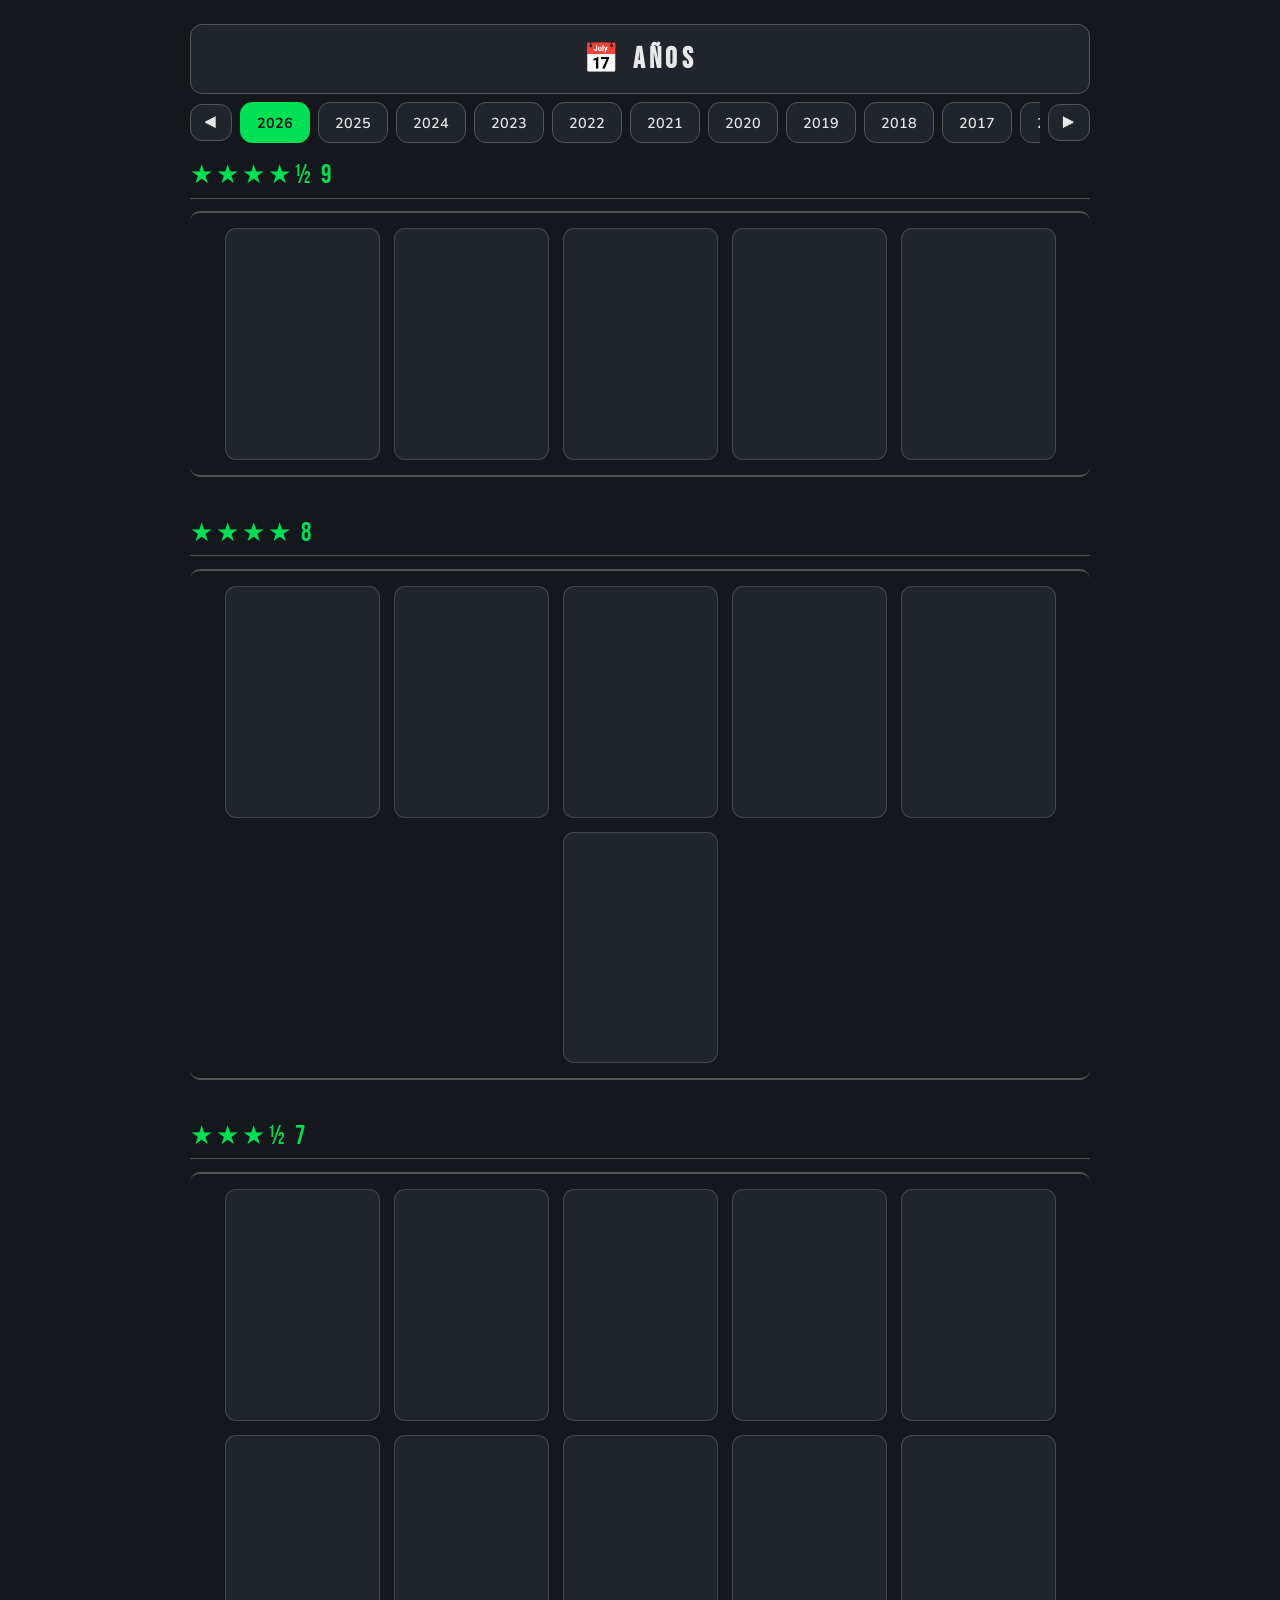
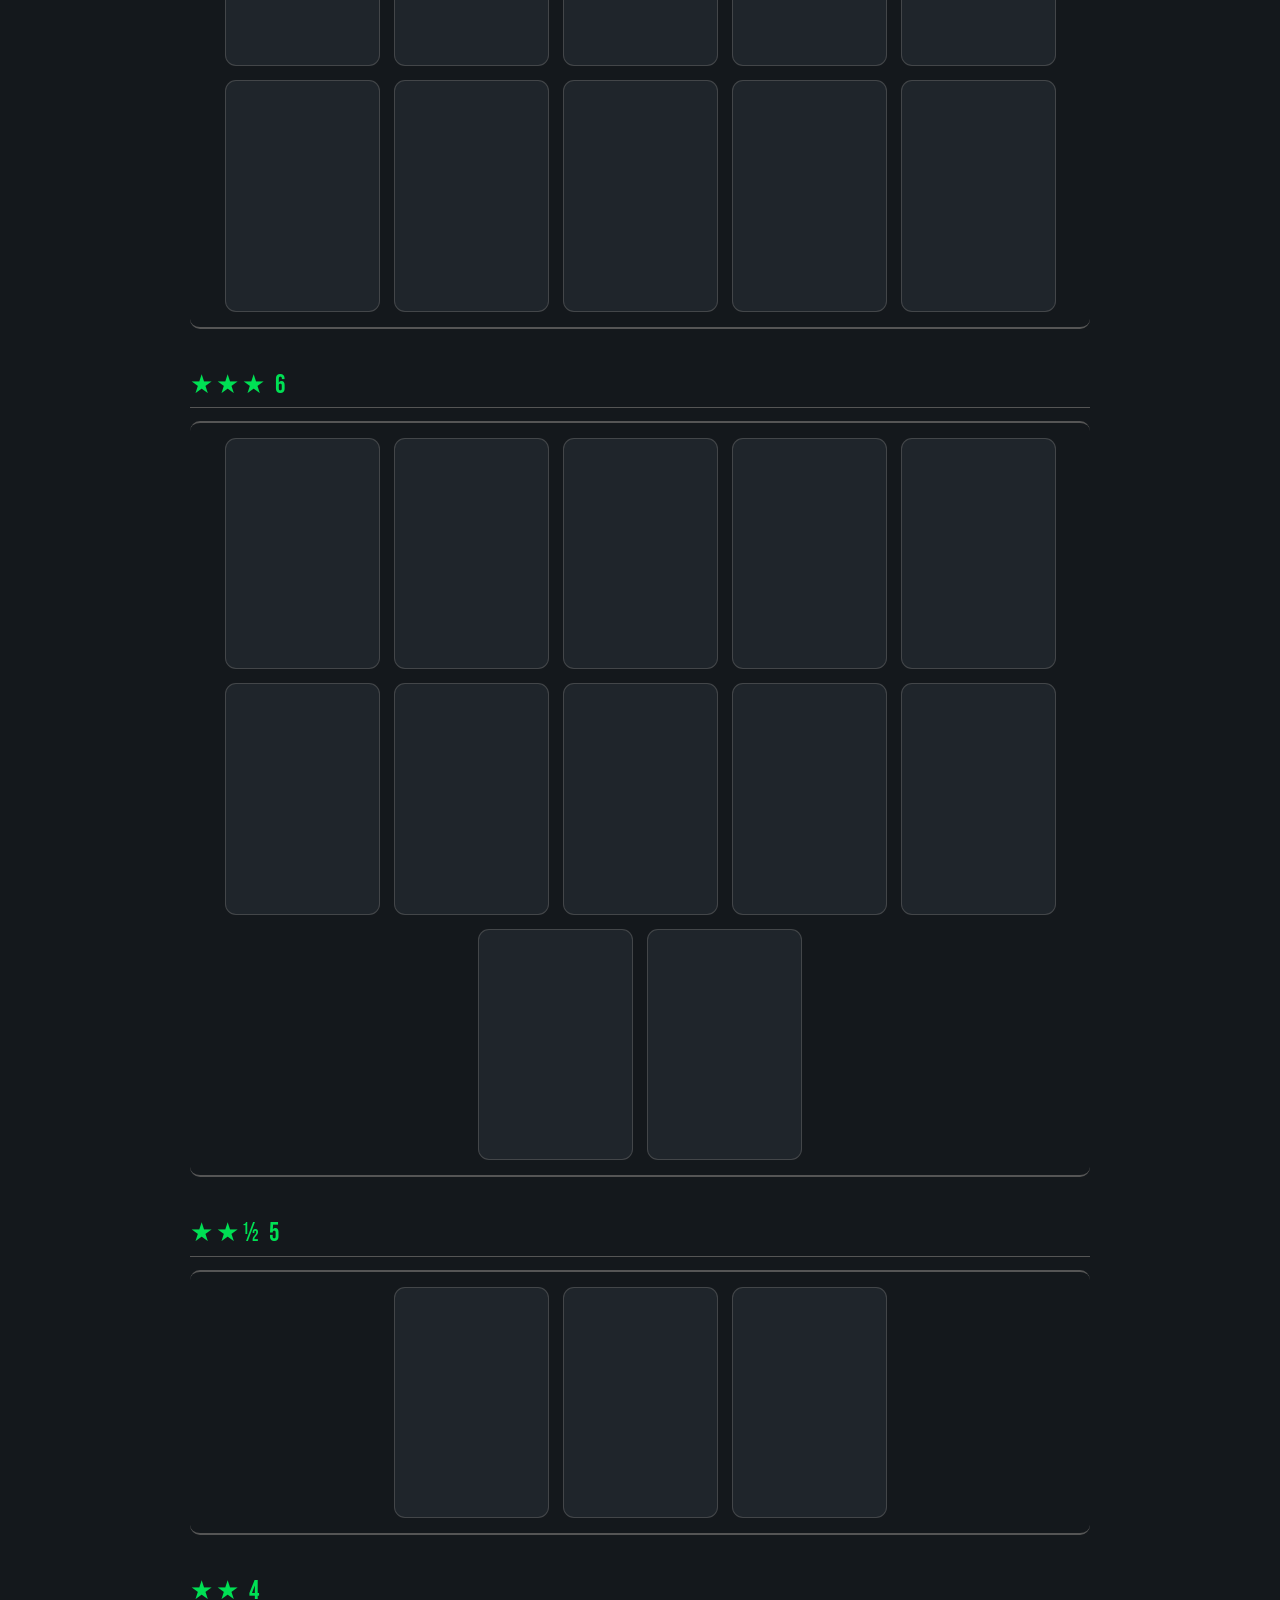
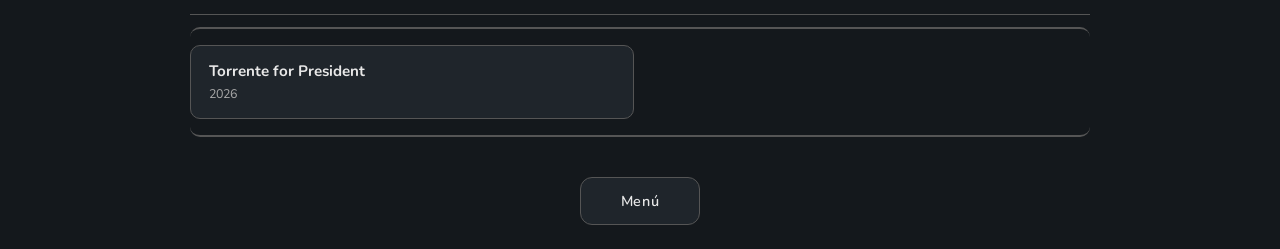
==== anios.html @ a1720b46 "Add files via upload" ====
<!DOCTYPE html>
<html lang="es">
<head>
    <meta charset="UTF-8">
    <meta name="viewport" content="width=device-width, initial-scale=1.0">
    <title>Años | Cinser</title>
    <link rel="stylesheet" href="css/estilos.css">
</head>
<body>
    <div class="btn-titulo"><a href="index.html">📅 Años</a></div>

    <div class="barra-nav-container">
        <button class="scroll-btn left">&#11207;</button>
        <div id="barra" class="barra-nav-scroll"></div>
        <button class="scroll-btn right">&#11208;</button>
    </div>

    <div id="bloques"></div>

    <div class="btn-volver"><a href="index.html">Menú</a></div>

    <div id="modal" class="modal">
        <div class="modal-content">
            <img id="modal-img" alt="">
        </div>
    </div>

    <script src="js/posters.js"></script>
    <script>
        const ANIO_INICIO  = 1920;
        const ANIO_FIN     = 2026;
        const DEFAULT_ANIO = 2026;

        function decadaDe(anio) { return String(Math.floor(anio / 10) * 10); }

        function getAnio() {
            const p = parseInt(new URLSearchParams(window.location.search).get('a'));
            return (p >= ANIO_INICIO && p <= ANIO_FIN) ? p : DEFAULT_ANIO;
        }

        function construirBarra(activo) {
            const barra = document.getElementById('barra');
            barra.innerHTML = '';
            for (let a = ANIO_FIN; a >= ANIO_INICIO; a--) {
                const btn = document.createElement('button');
                btn.textContent = a;
                if (a === activo) btn.classList.add('activo');
                btn.addEventListener('click', () => {
                    history.pushState(null, '', `?a=${a}`);
                    cargarAnio(a);
                    barra.querySelectorAll('button').forEach(b => b.classList.remove('activo'));
                    btn.classList.add('activo');
                    btn.scrollIntoView({ behavior: 'smooth', block: 'nearest', inline: 'center' });
                });
                barra.appendChild(btn);
            }
            setTimeout(() => {
                barra.querySelector('button.activo')
                    ?.scrollIntoView({ behavior: 'instant', block: 'nearest', inline: 'center' });
            }, 0);
        }

        async function cargarAnio(anio) {
            const decada = decadaDe(anio);
            try {
                const res  = await fetch(`json/${decada}.json`);
                const data = await res.json();
                const del_anio = data.filter(p => p.anyo === anio && p.punt >= 5);

                const BLOQUES_DEF = [
                    { punt: 10, titulo: '★★★★★  10' },
                    { punt: 9,  titulo: '★★★★½   9' },
                    { punt: 8,  titulo: '★★★★    8' },
                    { punt: 7,  titulo: '★★★½    7' },
                    { punt: 6,  titulo: '★★★     6' },
                    { punt: 5,  titulo: '★★½     5' },
                ];

                renderBloques(
                    BLOQUES_DEF
                        .map(b => ({ titulo: b.titulo, lista: del_anio.filter(p => p.punt === b.punt) }))
                        .filter(b => b.lista.length > 0),
                    'bloques'
                );

                let dataBajas = [];
                try {
                    const resB = await fetch(`json_bajas/${decada}.json`);
                    dataBajas = await resB.json();
                } catch (e) { /* década sin json_bajas */ }
                const del_anio_bajas = dataBajas.filter(p => p.anyo === anio);

                const BLOQUES_BAJAS_DEF = [
                    { punt: 4, titulo: '★★    4' },
                    { punt: 3, titulo: '★½    3' },
                    { punt: 2, titulo: '★     2' },
                    { punt: 1, titulo: '½     1' },
                ];

                renderBloquesTexto(
                    BLOQUES_BAJAS_DEF
                        .map(b => ({ titulo: b.titulo, lista: del_anio_bajas.filter(p => p.punt === b.punt) }))
                        .filter(b => b.lista.length > 0),
                    'bloques',
                    true
                );
            } catch(e) {
                document.getElementById('bloques').innerHTML =
                    '<p class="vacio">No se pudieron cargar las películas.</p>';
            }
        }

        const anioActual = getAnio();
        construirBarra(anioActual);
        cargarAnio(anioActual);
    </script>
</body>
</html>
---- css/estilos.css ----
@import url('https://fonts.googleapis.com/css2?family=Bebas+Neue&family=Nunito:wght@300;400;600&display=swap');

:root {
    --bg:         #14181C;
    --bg-card:    #1f252b;
    --bg-hover:   #2b353e;
    --accent:     #00E054;
    --accent-h:   #2bdf70;
    --text:       #e8e8e8;
    --text-muted: #aaaaaa;
    --border:     #555555;
    --radius:     12px;
    --tr:         all 0.2s ease;
}

* { margin: 0; padding: 0; box-sizing: border-box; }

body {
    background-color: var(--bg);
    font-family: 'Nunito', 'Trebuchet MS', sans-serif;
    color: var(--text);
    min-height: 100vh;
}

/* ── LOGO ─────────────────────────────── */
.logo {
    width: 140px; height: 140px; border-radius: 50%;
    margin: 2.5rem auto 1rem; display: block;
    border: 3px solid var(--accent);
    box-shadow: 0 0 20px rgba(192,160,96,.3);
}

/* ── TÍTULO SITIO ─────────────────────── */
h1.site-title {
    font-family: 'Bebas Neue', sans-serif;
    font-size: 3rem; text-align: center;
    letter-spacing: .3em; color: var(--accent);
    text-shadow: 0 2px 10px rgba(192,160,96,.3);
    margin-bottom: .5rem;
}

/* ── MENÚ PRINCIPAL ───────────────────── */
.menu-wrap {
    width: 640px; max-width: 92%;
    margin: 1.5rem auto 2.5rem;
    display: flex; flex-direction: column; gap: 1.8rem;
}
.menu-seccion-titulo {
    font-family: 'Bebas Neue', sans-serif;
    font-size: 1.3rem; letter-spacing: .18em;
    color: var(--text-muted);
    margin-bottom: .7rem;
    padding-bottom: .4rem;
    border-bottom: 1px solid var(--border);
}
.menu-grid {
    display: grid;
    grid-template-columns: repeat(auto-fit, minmax(135px, 1fr));
    gap: .9rem;
}
.menu-card {
    display: flex; flex-direction: column; align-items: center; justify-content: center;
    gap: .4rem;
    background: var(--bg-card);
    border: 1px solid var(--border);
    border-radius: var(--radius);
    padding: 1.5rem 1rem;
    text-decoration: none;
    color: var(--text);
    font-weight: 700; font-size: .95rem; letter-spacing: .03em;
    text-align: center;
    transition: var(--tr);
}
.menu-card .menu-icono { font-size: 1.7rem; }
.menu-card:hover {
    background: var(--bg-hover); color: var(--accent);
    border-color: var(--accent); scale: .97;
}
@media (max-width: 640px) {
    .menu-card { padding: 1.2rem .8rem; font-size: .85rem; }
}

/* ── BOTONES MENÚ (legado, aún usado por otras páginas) ── */
.btn-menu { width: 50%; margin: 1rem auto; }

a {
    display: block; width: 100%; text-align: center;
    color: var(--text); background: var(--bg-card);
    text-decoration: none; padding: 2.5rem 2rem;
    border-radius: var(--radius); font-size: 1.1rem;
    font-weight: 600; letter-spacing: .05em;
    transition: var(--tr); border: 1px solid var(--border);
}
a:hover {
    background: var(--bg-hover); color: var(--accent);
    border-color: var(--accent); scale: .97;
}

/* ── BOTÓN TÍTULO ─────────────────────── */
.btn-titulo { width: 900px; max-width: 90%; margin: 1.5rem auto .5rem; }
.btn-titulo a {
    padding: 1rem 1.5rem;
    font-family: 'Bebas Neue', sans-serif;
    font-size: 1.8rem; letter-spacing: .15em;
}

/* ── BOTÓN VOLVER ─────────────────────── */
.btn-volver { width: 120px; margin: 1.5rem auto; }
.btn-volver a { padding: .8rem; font-size: .9rem; }

/* ── BARRA NAVEGACIÓN (décadas / años) ── */
.barra-nav-container {
    width: 900px; max-width: 90%;
    margin: .5rem auto 1rem;
    display: flex; align-items: center; gap: 8px; overflow: hidden;
}
.barra-nav-scroll {
    display: flex; gap: 8px;
    overflow-x: auto; scrollbar-width: none; flex: 1;
}
.barra-nav-scroll::-webkit-scrollbar { display: none; }
.barra-nav-scroll button {
    padding: .6rem 1rem; font-size: .9rem;
    white-space: nowrap; flex-shrink: 0;
    background: var(--bg-card); color: var(--text);
    border: 1px solid var(--border); border-radius: var(--radius);
    cursor: pointer; font-family: 'Nunito', sans-serif;
    font-weight: 600; transition: var(--tr);
}
.barra-nav-scroll button:hover {
    background: var(--bg-hover); color: var(--accent); border-color: var(--accent);
}
.barra-nav-scroll button.activo {
    background: var(--accent); color: #1a1a1a;
    border-color: var(--accent); font-weight: 700;
}
.scroll-btn {
    background: var(--bg-card); color: var(--text);
    border: 1px solid var(--border); padding: .6rem .8rem;
    border-radius: var(--radius); cursor: pointer;
    transition: var(--tr); font-size: .9rem; flex-shrink: 0;
}
.scroll-btn:hover { background: var(--bg-hover); color: var(--accent); border-color: var(--accent); }

/* ── GRID DE PÓSTERS ──────────────────── */
.posters {
    width: 900px; max-width: 100%;
    margin: 0 auto 1rem;
    display: flex; flex-wrap: wrap;
    justify-content: center; gap: 1rem;
    border-top: 2px solid var(--border);
    border-bottom: 2px solid var(--border);
    padding: 1rem 0; border-radius: 10px;
    min-height: 120px;
}
.poster-wrap {
    width: 17%; position: relative; cursor: pointer;
    border-radius: 10px; overflow: hidden;
    aspect-ratio: 2/3;
    box-shadow: 0 0 0 1px rgba(255,255,255,.20);
    transition: var(--tr);
    background: var(--bg-card);
}
.poster-wrap:hover { box-shadow: 0 0 0 2px var(--accent); }
.poster-skeleton {
    position: absolute; inset: 0;
    background: linear-gradient(90deg, var(--bg-card) 25%, var(--bg-hover) 50%, var(--bg-card) 75%);
    background-size: 200% 100%;
    animation: shimmer 1.4s infinite;
    border-radius: 10px;
}
@keyframes shimmer {
    0%   { background-position: 200% 0; }
    100% { background-position: -200% 0; }
}
.poster-wrap img {
    width: 100%; height: 100%; display: block;
    object-fit: cover; position: relative; z-index: 1;
}

/* ── POSTER EN PELICULA.HTML ─────────── */
.peli-poster {
    width: 240px; position: relative; cursor: pointer;
    border-radius: 10px; overflow: hidden;
    aspect-ratio: 2/3;
    box-shadow: 0 0 0 1px rgba(255,255,255,.20);
    transition: var(--tr);
    background: var(--bg-card);
    flex-shrink: 0;
    display: block;
}
.peli-poster:hover {
    box-shadow: 0 0 0 2px var(--accent);
}
.peli-poster img {
    width: 100%; height: 100%; display: block;
    object-fit: cover; position: relative; z-index: 1;
}
.peli-top {
    width: 900px; max-width: 90%;
    margin: 1rem auto 1rem;
    display: flex;
    flex-direction: row;
    gap: 1.2rem;
    align-items: center;
    justify-content: center;
}

.wal-titulo {
    width: 900px; max-width: 90%;
    margin: 2rem auto .8rem;
    font-family: 'Bebas Neue', sans-serif;
    font-size: 1.6rem; letter-spacing: .12em;
    color: var(--accent);
    padding-bottom: .4rem;
    border-bottom: 1px solid var(--border);
}

/* ── GRID DE POSTERS ALTERNATIVOS (pelicula.html) ── */
.posters-alt {
    width: 900px; max-width: 90%;
    margin: 2rem auto 1rem;
}
.posters-alt-titulo {
    font-family: 'Bebas Neue', sans-serif;
    font-size: 1.6rem; letter-spacing: .12em;
    color: var(--accent);
    margin-bottom: .8rem;
    padding-bottom: .4rem;
    border-bottom: 1px solid var(--border);
    width: 100%;
}
.posters-alt .posters { width: 100%; }
.posters-alt .poster-wrap { width: 30%; }
@media (max-width: 768px) {
    .posters-alt .poster-wrap { width: 30%; }
}

/* ── TARJETAS DE TEXTO (pelis sin poster, punt 1-4) ── */
.tarjetas-texto {
    width: 900px; max-width: 100%;
    margin: 0 auto 1rem;
    display: grid;
    grid-template-columns: 1fr 1fr;
    gap: .8rem;
    border-top: 2px solid var(--border);
    border-bottom: 2px solid var(--border);
    padding: 1rem 0;
    border-radius: 10px;
}
.tarjeta-texto {
    background: var(--bg-card);
    border: 1px solid var(--border);
    border-radius: 10px;
    padding: 1rem 1.1rem;
    cursor: pointer;
    transition: var(--tr);
    display: flex;
    flex-direction: column;
    justify-content: center;
    gap: .25rem;
    min-height: 70px;
}
.tarjeta-texto:hover {
    box-shadow: 0 0 0 2px var(--accent);
    background: var(--bg-hover);
}
.tarjeta-texto .tt-tit {
    font-weight: 700;
    font-size: .95rem;
    line-height: 1.25;
}
.tarjeta-texto .tt-anyo {
    font-size: .78rem;
    color: var(--text-muted);
}
@media (max-width: 768px) {
    .tarjetas-texto { width: 90%; }
    .tarjeta-texto { padding: .8rem .9rem; min-height: 60px; }
    .tarjeta-texto .tt-tit { font-size: .88rem; }
}

/* ── MENSAJE VACÍO ────────────────────── */
.vacio {
    width: 100%; text-align: center;
    padding: 3rem; color: var(--text-muted); font-size: .95rem;
    align-self: center;
}

/* ── BLOQUES ──────────────────────────── */
.bloque {
    width: 900px; max-width: 90%;
    margin: 0 auto 2.5rem;
}
.bloque-titulo {
    font-family: 'Bebas Neue', sans-serif;
    font-size: 1.6rem; letter-spacing: .12em;
    color: var(--accent);
    margin-bottom: .8rem;
    padding-bottom: .4rem;
    border-bottom: 1px solid var(--border);
    width: 100%;
}
.bloque .posters {
    width: 100%;
    margin: 0;
}

/* ── BARRA DÉCADAS (secundaria) ───────── */
.barra-decadas-wrap {
    width: 900px; max-width: 90%;
    margin: 0 auto .6rem;
    display: flex; gap: .4rem; flex-wrap: wrap;
}
.barra-decadas-wrap button {
    background: var(--bg-card); border: 1px solid var(--border);
    color: var(--text-muted); border-radius: 8px;
    padding: .35rem .8rem; font-size: .82rem;
    font-family: 'Nunito', sans-serif; font-weight: 700;
    cursor: pointer; transition: var(--tr);
}
.barra-decadas-wrap button:hover { border-color: var(--accent); color: var(--text); }
.barra-decadas-wrap button.activo { border-color: var(--accent); color: var(--accent); background: rgba(0,224,84,.08); }

/* ── MODAL ────────────────────────────── */
.modal {
    display: none; position: fixed; inset: 0;
    background: rgba(0,0,0,.88);
    justify-content: center; align-items: center; z-index: 1000;
}
.modal-content { text-align: center; position: relative; max-width: 90vw; }
.modal-content > #modal-img {
    max-width: 85vw; max-height: 80vh;
    animation: zoomIn .3s ease; touch-action: pan-y;
    border-radius: var(--radius);
    box-shadow: 0 0 0 2px rgb(45, 45, 45);
    cursor: pointer;
    display: block;
}
.modal-nav { display: none !important; }

/* ── DOTS ─────────────────────────────── */
/* .dots { display: flex; justify-content: center; gap: 6px; margin-top: .6rem; }
.dot {
    width: 6px; height: 6px; border-radius: 50%;
    background: var(--border); transition: var(--tr); cursor: pointer;
}
.dot.active { background: var(--accent); width: 18px; border-radius: 3px; } */

/* ── ANIMACIONES ──────────────────────── */
@keyframes zoomIn { from { transform: scale(.88); opacity: 0; } to { transform: scale(1); opacity: 1; } }
@keyframes slideR { from { opacity: .4; transform: translateX(1.2rem); } to { opacity: 1; transform: translateX(0); } }
@keyframes slideL { from { opacity: .4; transform: translateX(-1.2rem); } to { opacity: 1; transform: translateX(0); } }

/* ── RESPONSIVE ───────────────────────── */
@media (max-width: 768px) {
    .btn-menu { width: 80%; }
    .btn-titulo, .barra-nav-container, .posters { width: 90%; }
    .btn-volver { width: 30%; }
    .poster-wrap { width: 30%; }
    .peli-top { flex-direction: column; align-items: center; width: 90%; }
    .peli-poster { width: 55vw; }

    .modal-content { display: flex; flex-direction: column; align-items: center; }
    .modal-content > #modal-img { max-width: 88vw; max-height: 72vh; }

    /* Wals en columna */
    .wal-grid { grid-template-columns: 1fr !important; width: 90% !important; }

    /* Modal wal: botones abajo */
    .wal-modal-nav { position: static; transform: none; margin-top: .8rem;
        display: flex; justify-content: center; gap: 2rem; }
    .wal-modal-inner { display: flex; flex-direction: column; align-items: center; }
}
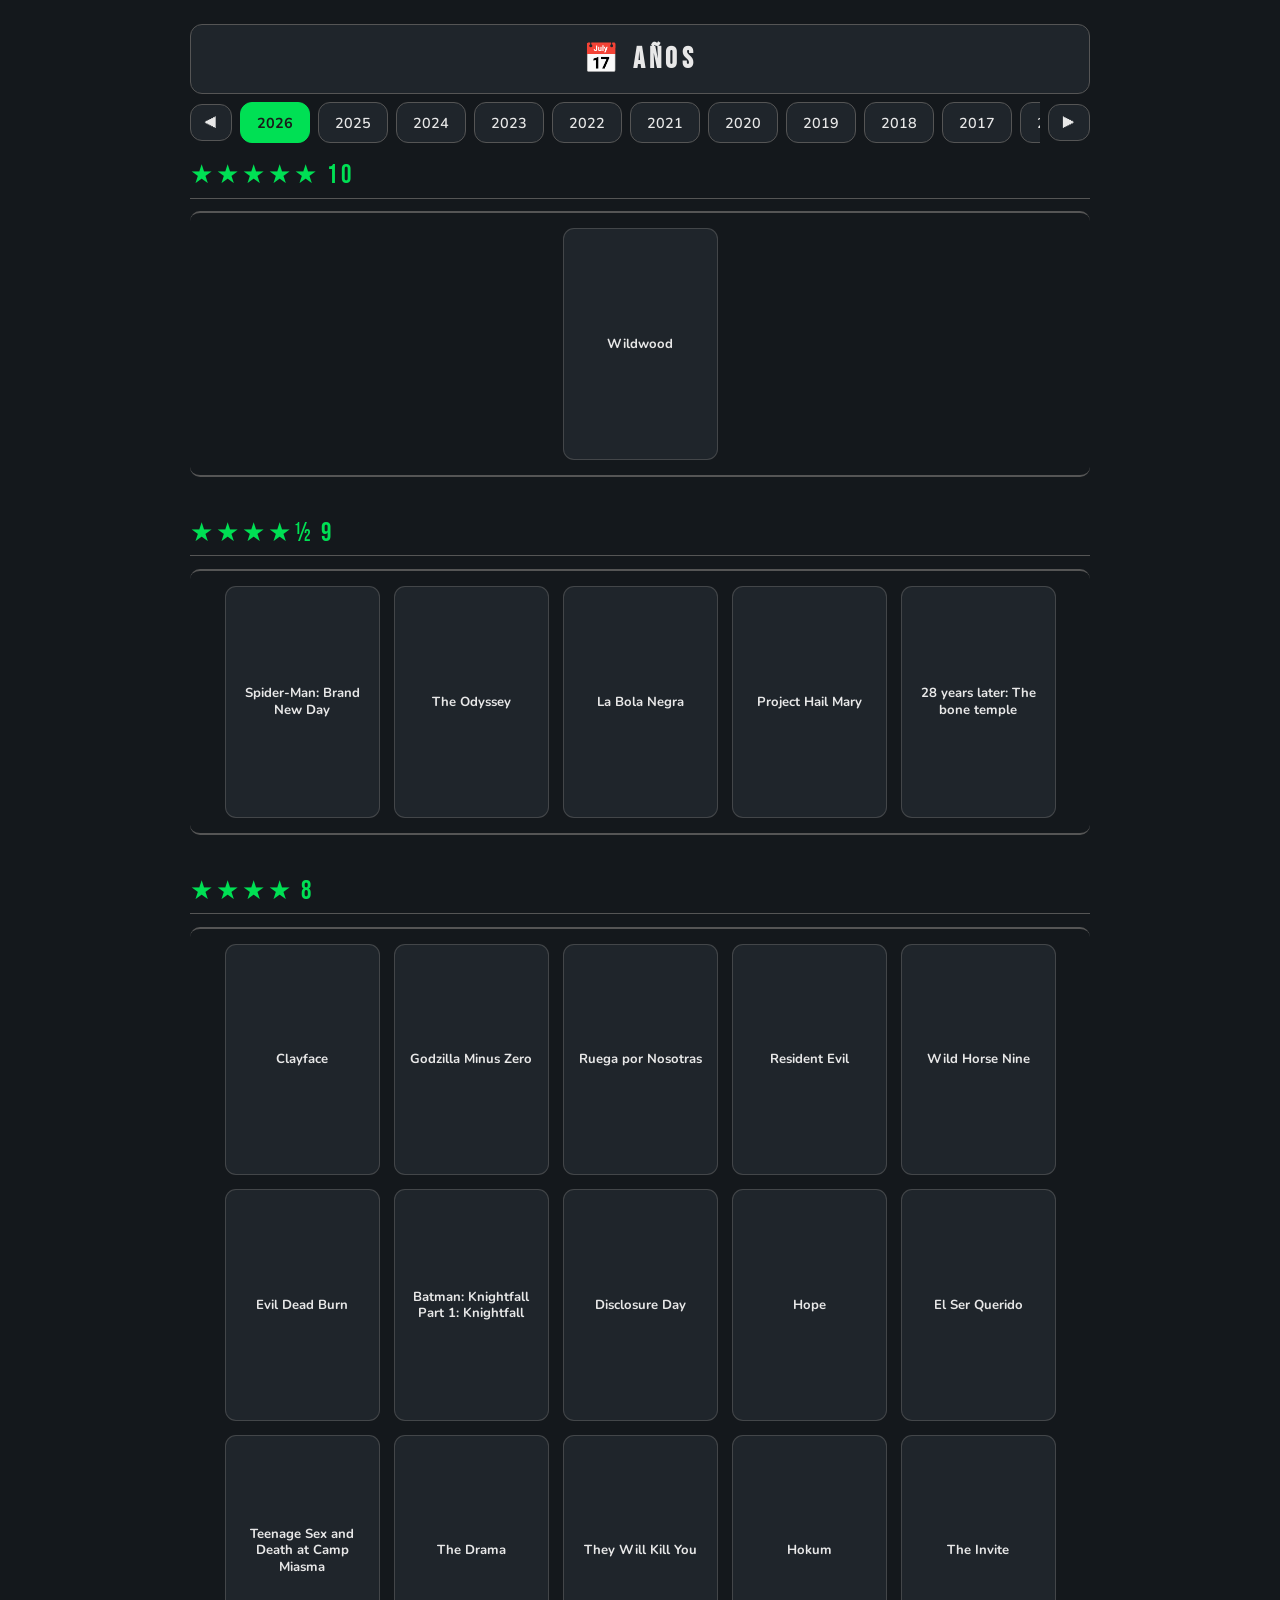
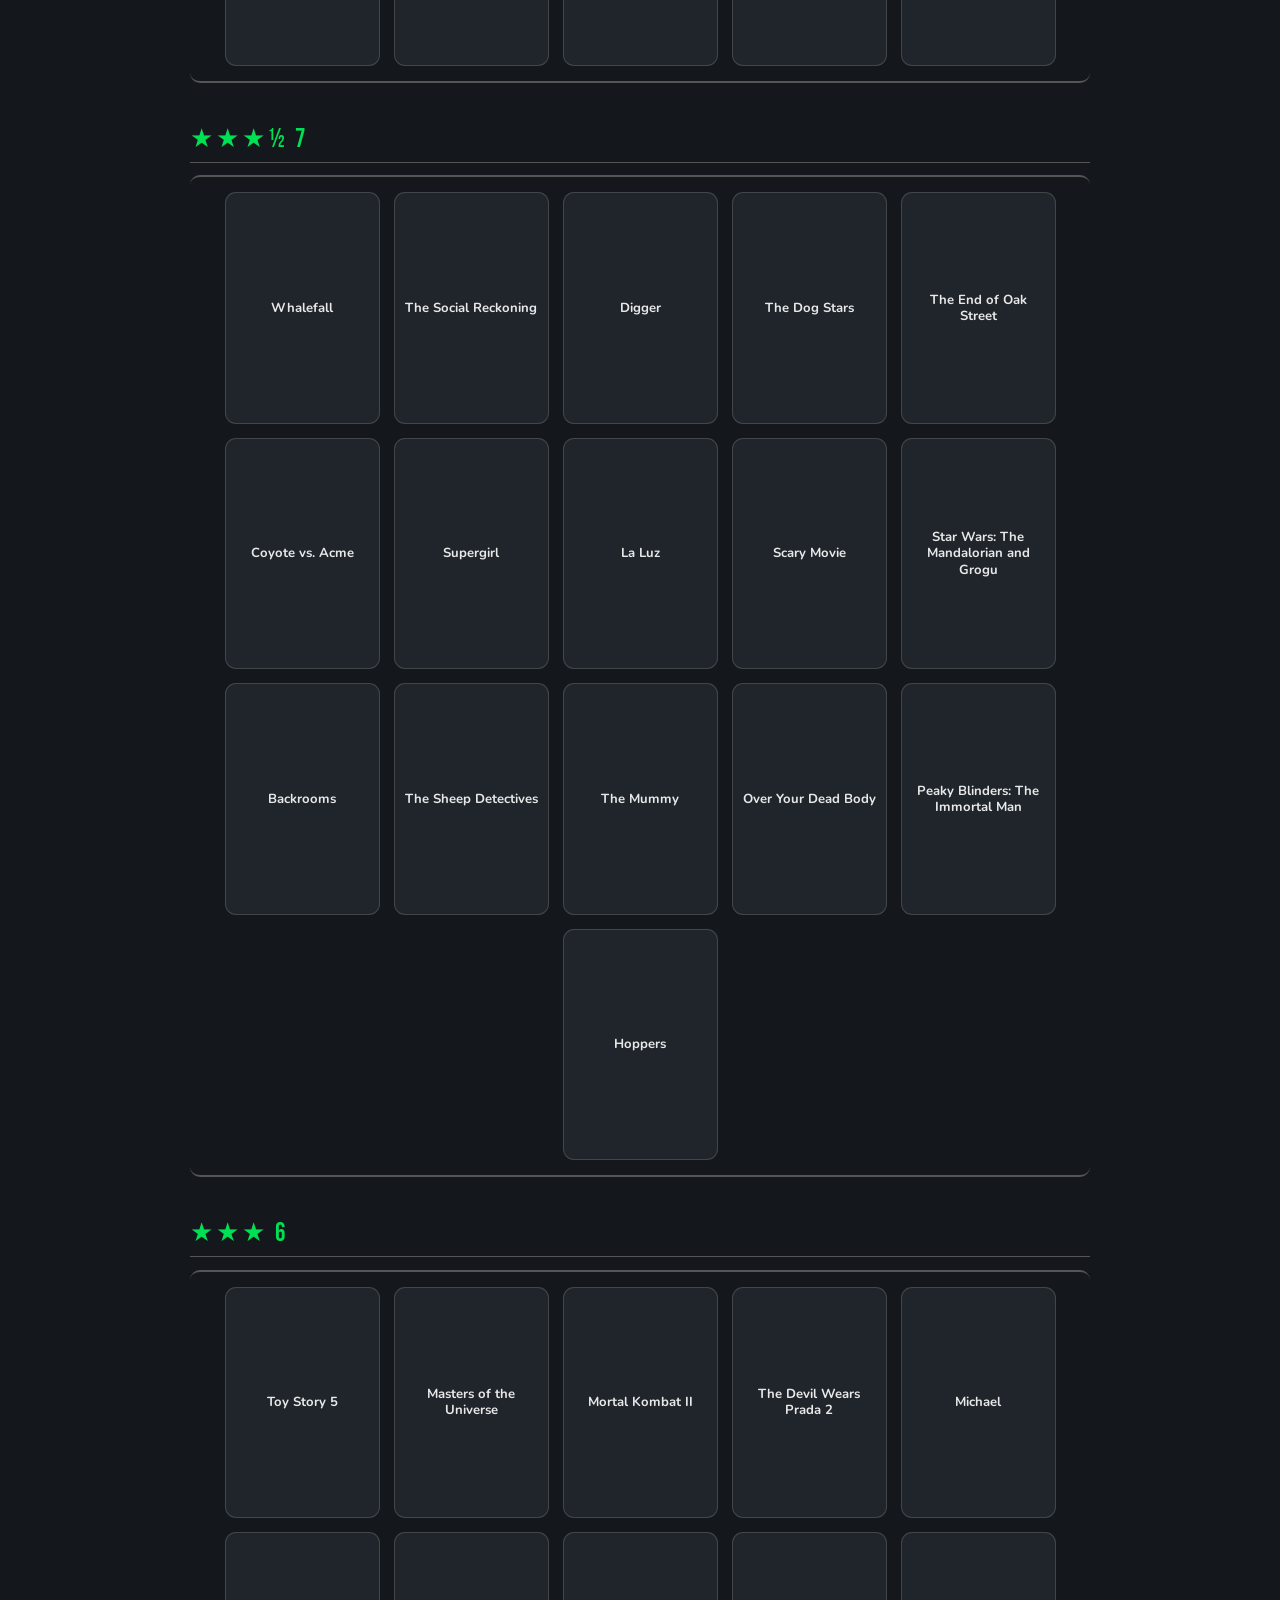
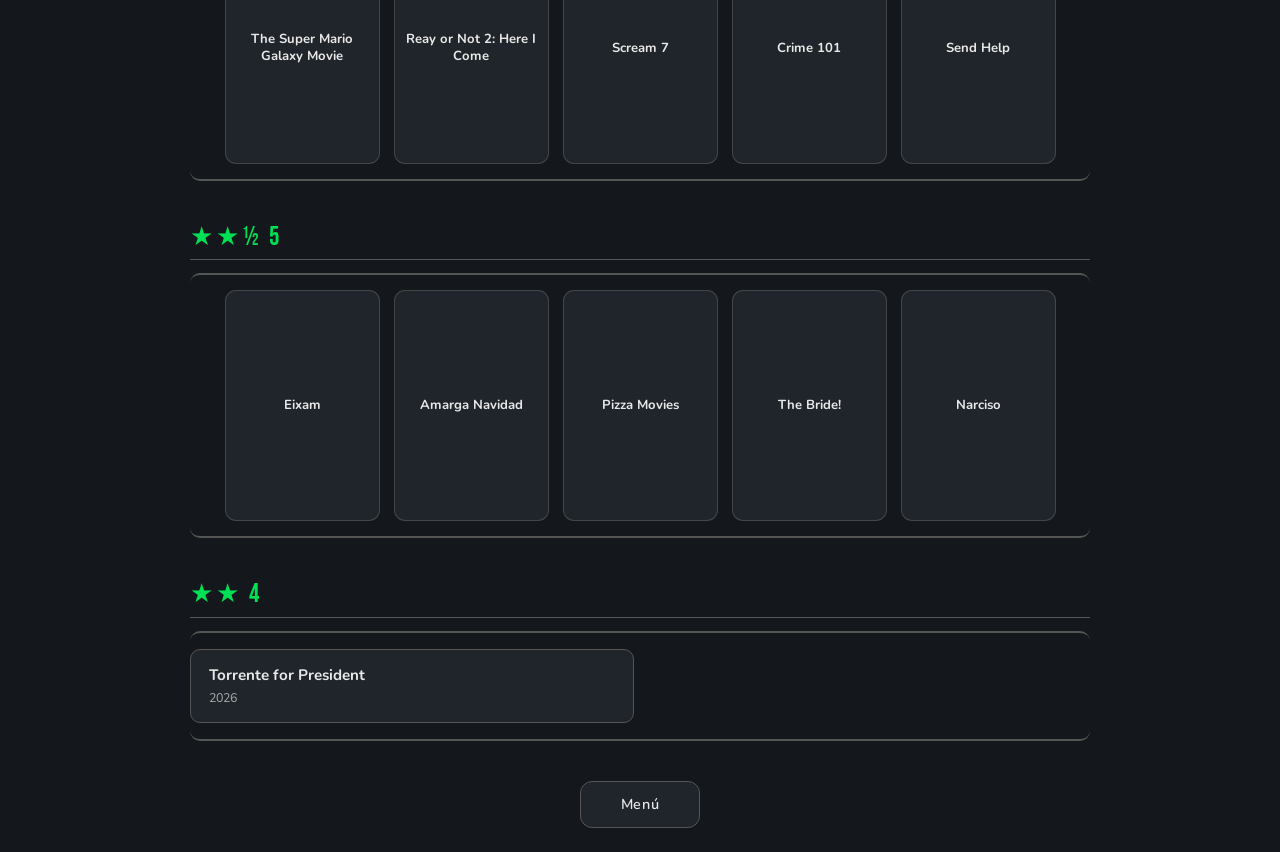
==== commit 789ae6df: "Add files via upload" ====
--- a/anios.html
+++ b/anios.html
@@ -114,5 +114,17 @@
         construirBarra(anioActual);
         cargarAnio(anioActual);
     </script>
+    <script>
+        /* ── Transición suave entre páginas ── */
+        document.addEventListener('click', e => {
+            const a = e.target.closest('a[href]');
+            if (!a) return;
+            const href = a.getAttribute('href');
+            if (!href || href.startsWith('#') || href.startsWith('http') || a.target === '_blank') return;
+            e.preventDefault();
+            document.body.classList.add('fade-out');
+            setTimeout(() => { window.location.href = href; }, 180);
+        });
+    </script>
 </body>
 </html>
--- a/css/estilos.css
+++ b/css/estilos.css
@@ -20,7 +20,13 @@
     font-family: 'Nunito', 'Trebuchet MS', sans-serif;
     color: var(--text);
     min-height: 100vh;
-}
+    animation: pageFadeIn .3s ease;
+}
+
+/* ── TRANSICIÓN SUAVE ENTRE PÁGINAS ───── */
+body.fade-out { animation: pageFadeOut .18s ease forwards; }
+@keyframes pageFadeIn  { from { opacity: 0; } to { opacity: 1; } }
+@keyframes pageFadeOut { from { opacity: 1; } to { opacity: 0; } }
 
 /* ── LOGO ─────────────────────────────── */
 .logo {
@@ -80,6 +86,25 @@
     .menu-card { padding: 1.2rem .8rem; font-size: .85rem; }
 }
 
+/* ── BOTÓN ANCHO (ej. Stats, debajo de Jugar) ── */
+.menu-card-full {
+    display: flex; flex-direction: row; align-items: center; justify-content: center;
+    gap: .6rem;
+    background: var(--bg-card);
+    border: 1px solid var(--border);
+    border-radius: var(--radius);
+    padding: 1.1rem 1rem;
+    text-decoration: none;
+    color: var(--text);
+    font-weight: 700; font-size: 1rem; letter-spacing: .03em;
+    transition: var(--tr);
+}
+.menu-card-full .menu-icono { font-size: 1.4rem; }
+.menu-card-full:hover {
+    background: var(--bg-hover); color: var(--accent);
+    border-color: var(--accent); scale: .99;
+}
+
 /* ── BOTONES MENÚ (legado, aún usado por otras páginas) ── */
 .btn-menu { width: 50%; margin: 1rem auto; }
 
@@ -372,3 +397,27 @@
         display: flex; justify-content: center; gap: 2rem; }
     .wal-modal-inner { display: flex; flex-direction: column; align-items: center; }
 }
+
+/* ── PÓSTER SIN IMAGEN: se muestra el título ── */
+.poster-sin-imagen {
+    position: absolute; inset: 0;
+    display: flex; align-items: center; justify-content: center;
+    text-align: center; padding: .6rem;
+    font-weight: 700; font-size: .82rem; line-height: 1.25;
+    color: var(--text);
+}
+
+/* ── FICHA: director y grupos ── */
+.ficha-meta {
+    width: 900px; max-width: 90%;
+    margin: .2rem auto 0;
+    display: flex; flex-wrap: wrap; justify-content: center; gap: .5rem;
+}
+.ficha-meta a {
+    font-size: .8rem; font-weight: 700; letter-spacing: .04em;
+    color: var(--text-muted); text-decoration: none;
+    background: var(--bg-card); border: 1px solid var(--border);
+    border-radius: 999px; padding: .3rem .8rem;
+    transition: var(--tr);
+}
+.ficha-meta a:hover { color: var(--accent); border-color: var(--accent); }
